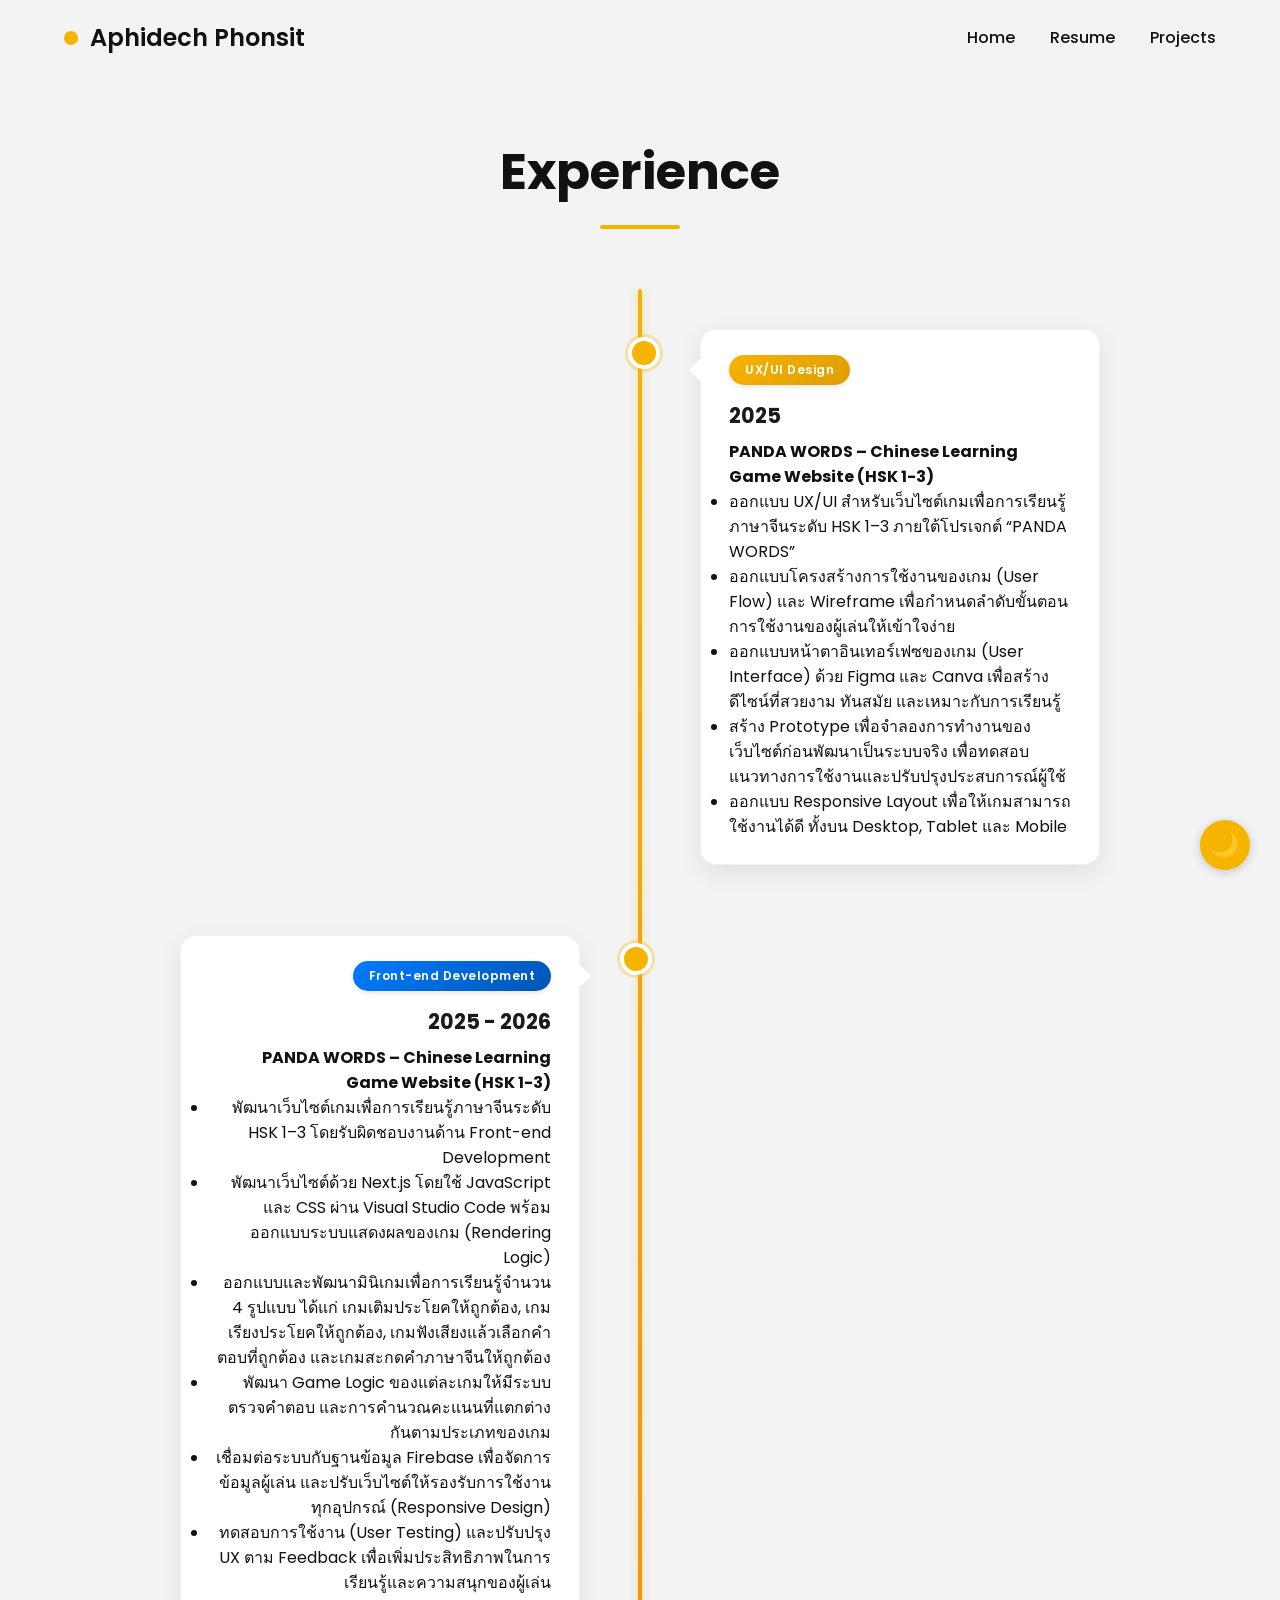
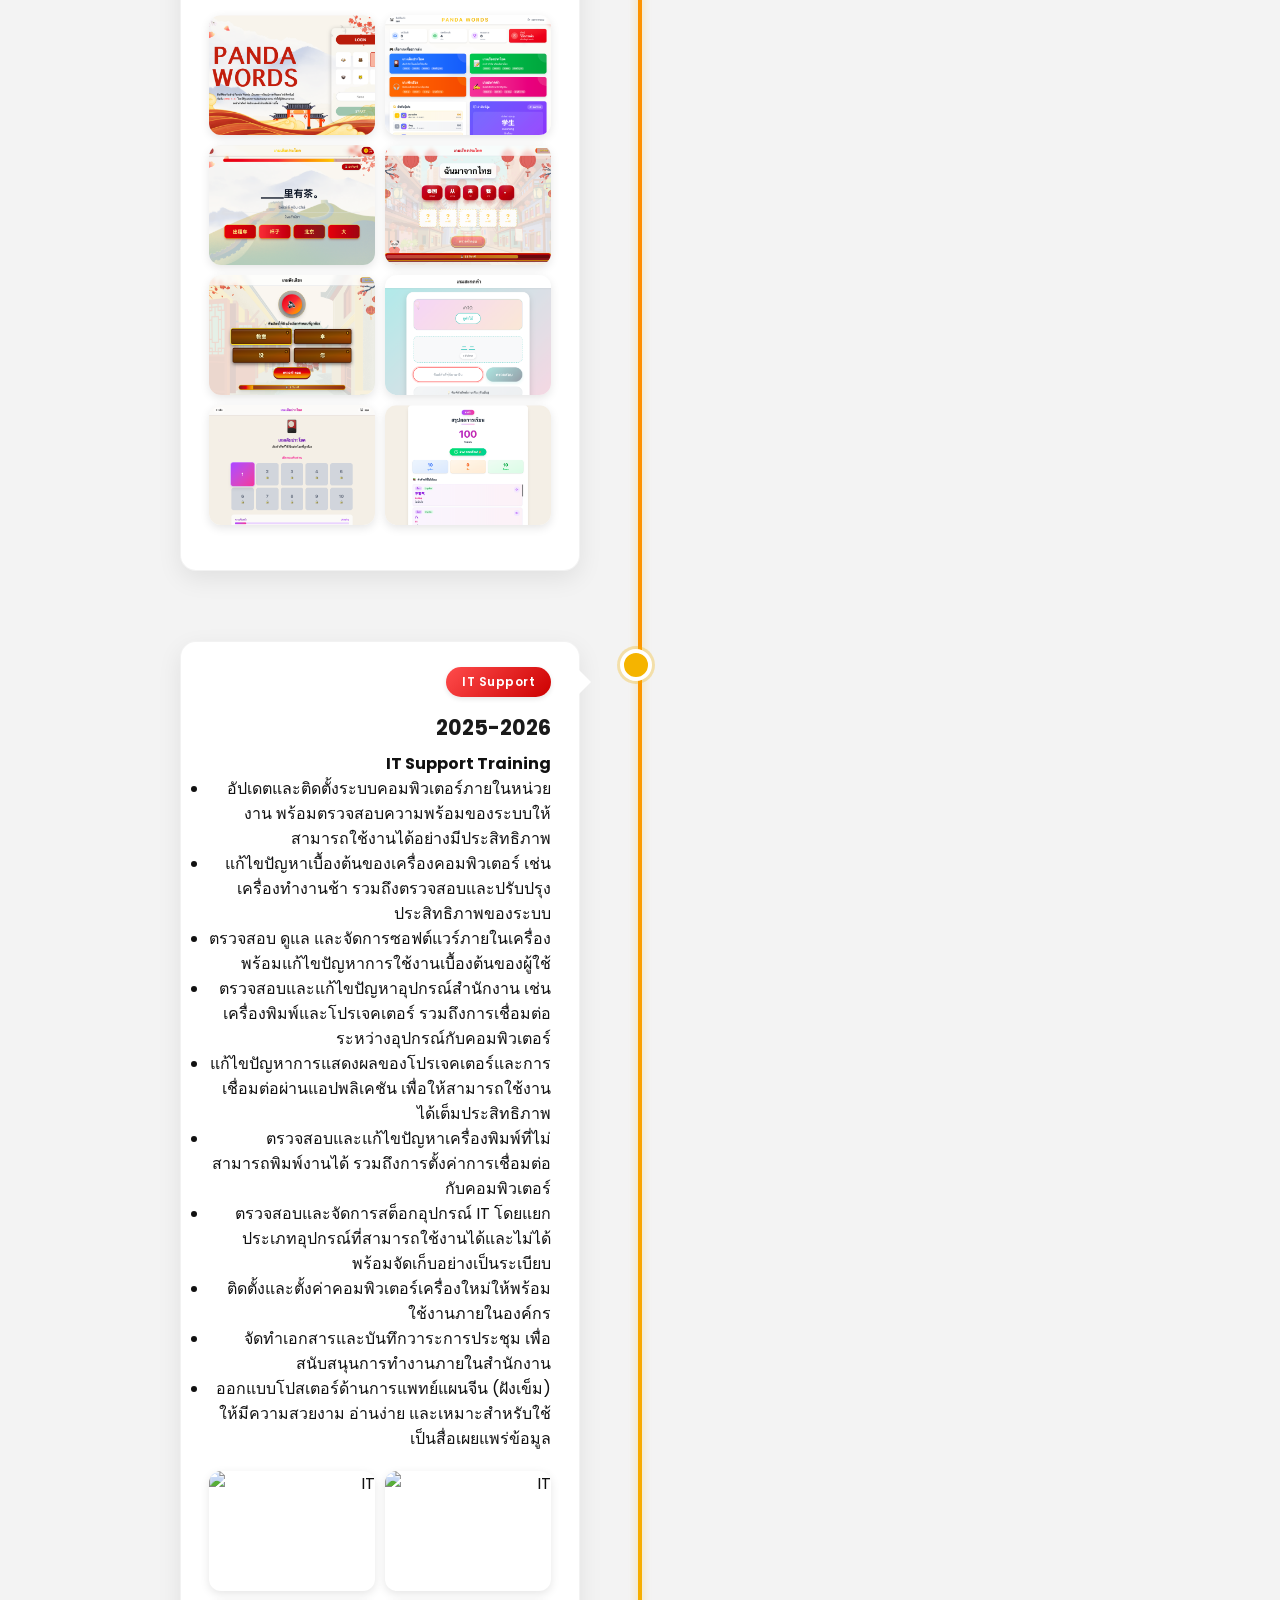
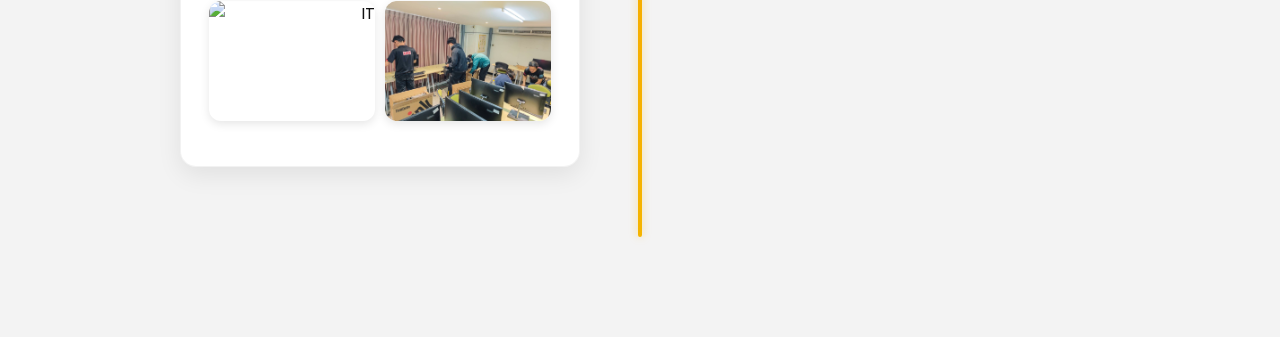
==== experience.html @ c2d24c97 "First commit: โปรเจคพอร์ตโฟลิโอ PANDA WORDS" ====
<!DOCTYPE html>
<html lang="th">
<head>
<meta charset="UTF-8">
<meta name="viewport" content="width=device-width, initial-scale=1.0">

<title>Experience | Aphidech Phonsit</title>
<meta name="description" content="Experience of Aphidech Phonsit - Computer Science & AI Student">

<link rel="icon" href="favicon.ico">
<link rel="stylesheet" href="style.css">
<link href="https://fonts.googleapis.com/css2?family=Poppins:wght@300;400;600;800&display=swap" rel="stylesheet">
</head>

<body>

<nav class="navbar">
    <div class="logo">
        <span class="dot"></span>
        <h2>Aphidech Phonsit</h2>
    </div>

    <ul class="menu">
        <li><a href="index.html">Home</a></li>
        <li><a href="resume.html">Resume</a></li>
        <li><a href="projects.html">Projects</a></li>
    </ul>
</nav>

<section class="section">
    <h1 class="page-title">Experience</h1>

    <div class="timeline">

       <div class="timeline-item right">
    <div class="timeline-content">
        <span class="tag yellow">UX/UI Design</span>
        <h3>2025</h3>
        <h4>PANDA WORDS – Chinese Learning Game Website (HSK 1-3)</h4>

        <ul>
            <li>
                ออกแบบ UX/UI สำหรับเว็บไซต์เกมเพื่อการเรียนรู้ภาษาจีนระดับ HSK 1–3 
                ภายใต้โปรเจกต์ “PANDA WORDS”
            </li>

            <li>
                ออกแบบโครงสร้างการใช้งานของเกม (User Flow) และ Wireframe 
                เพื่อกำหนดลำดับขั้นตอนการใช้งานของผู้เล่นให้เข้าใจง่าย
            </li>

            <li>
                ออกแบบหน้าตาอินเทอร์เฟซของเกม (User Interface) ด้วย Figma และ Canva 
                เพื่อสร้างดีไซน์ที่สวยงาม ทันสมัย และเหมาะกับการเรียนรู้
            </li>

            <li>
                สร้าง Prototype เพื่อจำลองการทำงานของเว็บไซต์ก่อนพัฒนาเป็นระบบจริง
                เพื่อทดสอบแนวทางการใช้งานและปรับปรุงประสบการณ์ผู้ใช้
            </li>

            <li>
                ออกแบบ Responsive Layout เพื่อให้เกมสามารถใช้งานได้ดี
                ทั้งบน Desktop, Tablet และ Mobile
            </li>
        </ul>
    </div>
</div>

       <div class="timeline-item left">
    <div class="timeline-content">
        <span class="tag blue">Front-end Development</span>
        <h3>2025 - 2026</h3>
        <h4>PANDA WORDS – Chinese Learning Game Website (HSK 1-3)</h4>

        <ul>
            <li>
                พัฒนาเว็บไซต์เกมเพื่อการเรียนรู้ภาษาจีนระดับ HSK 1–3 
                โดยรับผิดชอบงานด้าน Front-end Development
            </li>

            <li>
                พัฒนาเว็บไซต์ด้วย Next.js โดยใช้ JavaScript และ CSS 
                ผ่าน Visual Studio Code พร้อมออกแบบระบบแสดงผลของเกม (Rendering Logic)
            </li>

            <li>
                ออกแบบและพัฒนามินิเกมเพื่อการเรียนรู้จำนวน 4 รูปแบบ ได้แก่
                เกมเติมประโยคให้ถูกต้อง, เกมเรียงประโยคให้ถูกต้อง,
                เกมฟังเสียงแล้วเลือกคำตอบที่ถูกต้อง และเกมสะกดคำภาษาจีนให้ถูกต้อง
            </li>

            <li>
                พัฒนา Game Logic ของแต่ละเกมให้มีระบบตรวจคำตอบ
                และการคำนวณคะแนนที่แตกต่างกันตามประเภทของเกม
            </li>

            <li>
                เชื่อมต่อระบบกับฐานข้อมูล Firebase เพื่อจัดการข้อมูลผู้เล่น
                และปรับเว็บไซต์ให้รองรับการใช้งานทุกอุปกรณ์ (Responsive Design)
            </li>

            <li>
                ทดสอบการใช้งาน (User Testing) และปรับปรุง UX ตาม Feedback
                เพื่อเพิ่มประสิทธิภาพในการเรียนรู้และความสนุกของผู้เล่น
            </li>
        </ul>
        <div class="timeline-gallery">
            <img src="images/home.png" alt="Login">
            <img src="images/minigame.png" alt="Games">
            <img src="images/game1.png" alt="Game 1">
            <img src="images/game2.png" alt="Game 2">
            <img src="images/game3.png" alt="Game 3">
            <img src="images/game4.png" alt="Game 4">
            <img src="images/level.png" alt="level">
            <img src="images/sum.png" alt="sum">
        </div>
    </div>
</div>

        <div class="timeline-item left">
            <div class="timeline-content">
                <span class="tag red">IT Support</span>
                <h3>2025-2026</h3>
                <h4>IT Support Training</h4>
                <ul>
    <li>
        อัปเดตและติดตั้งระบบคอมพิวเตอร์ภายในหน่วยงาน 
        พร้อมตรวจสอบความพร้อมของระบบให้สามารถใช้งานได้อย่างมีประสิทธิภาพ
    </li>

    <li>
        แก้ไขปัญหาเบื้องต้นของเครื่องคอมพิวเตอร์ เช่น เครื่องทำงานช้า 
        รวมถึงตรวจสอบและปรับปรุงประสิทธิภาพของระบบ
    </li>

    <li>
        ตรวจสอบ ดูแล และจัดการซอฟต์แวร์ภายในเครื่อง 
        พร้อมแก้ไขปัญหาการใช้งานเบื้องต้นของผู้ใช้
    </li>

    <li>
        ตรวจสอบและแก้ไขปัญหาอุปกรณ์สำนักงาน เช่น เครื่องพิมพ์และโปรเจคเตอร์ 
        รวมถึงการเชื่อมต่อระหว่างอุปกรณ์กับคอมพิวเตอร์
    </li>

    <li>
        แก้ไขปัญหาการแสดงผลของโปรเจคเตอร์และการเชื่อมต่อผ่านแอปพลิเคชัน 
        เพื่อให้สามารถใช้งานได้เต็มประสิทธิภาพ
    </li>

    <li>
        ตรวจสอบและแก้ไขปัญหาเครื่องพิมพ์ที่ไม่สามารถพิมพ์งานได้ 
        รวมถึงการตั้งค่าการเชื่อมต่อกับคอมพิวเตอร์
    </li>

    <li>
        ตรวจสอบและจัดการสต็อกอุปกรณ์ IT โดยแยกประเภทอุปกรณ์ที่สามารถใช้งานได้และไม่ได้ 
        พร้อมจัดเก็บอย่างเป็นระเบียบ
    </li>

    <li>
        ติดตั้งและตั้งค่าคอมพิวเตอร์เครื่องใหม่ให้พร้อมใช้งานภายในองค์กร
    </li>

    <li>
        จัดทำเอกสารและบันทึกวาระการประชุม เพื่อสนับสนุนการทำงานภายในสำนักงาน
    </li>

    <li>
        ออกแบบโปสเตอร์ด้านการแพทย์แผนจีน (ฝังเข็ม) 
        ให้มีความสวยงาม อ่านง่าย และเหมาะสำหรับใช้เป็นสื่อเผยแพร่ข้อมูล
    </li>
</ul>
                <div class="timeline-gallery">
            <img src="images/a.png" alt="IT">
            <img src="images/b.png" alt="IT">
            <img src="images/c.png" alt="IT">
            <img src="images/d.png" alt="IT">
        </div>
            </div>
        </div>
    </div>
</section>

<script src="script.js"></script>
</body>
</html>
---- style.css ----
* {
    margin: 0;
    padding: 0;
    box-sizing: border-box;
}

body {
    font-family: 'Poppins', sans-serif;
    background: #f3f3f3;
    color: #111;
    transition: background-color 0.3s, color 0.3s;
}

body.dark {
    background: #111;
    color: #fff;
}

body.dark .project-card,
body.dark .timeline-content {
    background: #222;
    color: #fff;
}

body.dark .project-card p {
    color: #ccc;
}

/* ===== NAVBAR ===== */
.navbar {
    display: flex;
    justify-content: space-between;
    align-items: center;
    padding: 20px 5%;
    flex-wrap: wrap;
}

.logo {
    display: flex;
    align-items: center;
    gap: 12px;
}

.dot {
    width: 14px;
    height: 14px;
    background: #f5b400;
    border-radius: 50%;
}

.logo h2 {
    font-weight: 600;
    font-size: clamp(1.2rem, 4vw, 1.5rem);
}

.menu {
    display: flex;
    list-style: none;
    gap: 35px;
    flex-wrap: wrap;
}

.menu a {
    text-decoration: none;
    color: inherit;
    font-weight: 500;
    transition: 0.3s;
}

.menu a:hover {
    color: #f5b400;
}

/* ===== HERO SECTION ===== */
.hero {
    display: flex;
    align-items: center;
    justify-content: center;
    gap: 100px;
    padding: 60px 5%;
    min-height: 80vh;
}

.profile img {
    width: 420px;
    height: 420px;
    object-fit: cover;
    object-position: center 20%;
    border-radius: 50%;
    box-shadow: 0 10px 30px rgba(0,0,0,0.1);
}

.profile {
    padding: 6px;
    border-radius: 50%;
    background: linear-gradient(45deg, #bfab73, #93625f, #78c5c5);
     animation: float 6s ease-in-out infinite;
    
    backdrop-filter: blur(20px);
    padding: 15px;
    border-radius: 50%;
    border: 1px solid rgba(255,255,255,0.3);
}

.profile img {
    border-radius: 50%;
    display: block;
}

@keyframes float {
    0% { transform: translateY(0px); }
    50% { transform: translateY(-15px); }
    100% { transform: translateY(0px); }
}

.hero-content {
    max-width: 500px;
}

.hero-content h1 {
    font-size: clamp(3rem, 10vw, 5.625rem);
    font-weight: 800;
    margin-bottom: 15px;
    line-height: 1.1;
}

.hero-content h3 {
    font-weight: 600;
    margin-bottom: 10px;
    color: #f5b400;
}

.hero-content p {
    color: #555;
    line-height: 1.8;
    margin-bottom: 40px;
}

body.dark .hero-content p {
    color: #ccc;
}

/* ===== BUTTONS ===== */
.button-group {
    display: flex;
    gap: 30px;
    flex-wrap: wrap;
}

.circle {
    width: 140px;
    height: 140px;
    border-radius: 50%;
    display: flex;
    align-items: center;
    justify-content: center;
    text-decoration: none;
    font-weight: 600;
    transition: transform 0.3s ease;
    text-align: center;
    padding: 20px;
}

.circle.yellow {
    background: #f5b400;
    color: #000;
}

.circle.red {
    background: #ff3c2f;
    color: #000;
}

.circle.blue {
    background: #78c5c5;
    color: #000;
}

.circle:hover {
    transform: scale(1.1);
}

/* ===== SECTION COMMON ===== */
.section {
    padding: 60px 5%;
    max-width: 1200px;
    margin: 0 auto;
}

.page-title {
    font-size: clamp(2rem, 8vw, 3.125rem);
    margin-bottom: 60px;
    text-align: center;
    position: relative;
}

.page-title::after {
    content: '';
    display: block;
    width: 80px;
    height: 4px;
    background: #f5b400;
    margin: 15px auto 0;
    border-radius: 2px;
}

/* ===== FILTER BUTTONS ===== */
.filter-buttons {
    text-align: center;
    margin-bottom: 40px;
    display: flex;
    justify-content: center;
    gap: 15px;
    flex-wrap: wrap;
}

.filter-buttons button {
    padding: 8px 25px;
    border: none;
    background: #f5b400;
    cursor: pointer;
    border-radius: 30px;
    font-weight: 600;
    transition: 0.3s;
    font-family: 'Poppins', sans-serif;
}

.filter-buttons button:hover {
    background: #e0a800;
    transform: translateY(-2px);
}

body.dark .filter-buttons button {
    background: #333;
    color: #fff;
}

body.dark .filter-buttons button:hover {
    background: #444;
}

/* ===== PROJECT GRID ===== */
.projects-grid {
    display: grid;
    grid-template-columns: repeat(auto-fit, minmax(280px, 1fr));
    gap: 30px;
}

.project-card {
    background: #fff;
    border-radius: 15px;
    overflow: hidden;
    transition: transform 0.3s, box-shadow 0.3s;
    box-shadow: 0 5px 20px rgba(0,0,0,0.05);
}

.project-card:hover {
    transform: translateY(-10px);
    box-shadow: 0 10px 30px rgba(0,0,0,0.15);
}

.project-card img {
    width: 100%;
    height: 200px;
    object-fit: cover;
    transition: transform 0.5s;
}

.project-card:hover img {
    transform: scale(1.05);
}

.project-card h3 {
    padding: 20px 20px 10px;
}

.project-card p {
    padding: 0 20px 20px;
    color: #555;
}

/* ===== TIMELINE ===== */
.timeline {
    position: relative;
    max-width: 1000px;
    margin: 40px auto;
    padding: 20px 0;
}

/* เส้นกลาง Timeline */
.timeline::before {
    content: '';
    position: absolute;
    width: 4px;
    background: linear-gradient(180deg, #f5b400, #ff8c00, #f5b400);
    top: 0;
    bottom: 0;
    left: 50%;
    transform: translateX(-50%);
    border-radius: 4px;
    box-shadow: 0 0 8px rgba(245, 180, 0, 0.4);
}

/* แต่ละรายการ Timeline */
.timeline-item {
    padding: 20px 40px;
    position: relative;
    width: 50%;
    box-sizing: border-box;
    margin-bottom: 30px;
}

/* ด้านซ้าย */
.timeline-item.left {
    left: 0;
    text-align: right;
    padding-right: 60px;
}

/* ด้านขวา */
.timeline-item.right {
    left: 50%;
    text-align: left;
    padding-left: 60px;
}

/* จุดเชื่อมต่อ (Circle marker) */
.timeline-item::after {
    content: '';
    position: absolute;
    width: 24px;
    height: 24px;
    background: #f5b400;
    border-radius: 50%;
    top: 28px;
    z-index: 2;
    border: 4px solid #fff;
    box-shadow: 0 0 0 3px rgba(245, 180, 0, 0.3);
    transition: all 0.3s ease;
}

.timeline-item:hover::after {
    transform: scale(1.2);
    background: #ff8c00;
    box-shadow: 0 0 0 5px rgba(245, 180, 0, 0.5);
}

/* จุดสำหรับฝั่งซ้าย (อยู่ขวา) */
.timeline-item.left::after {
    right: -12px;
}

/* จุดสำหรับฝั่งขวา (อยู่ซ้าย) */
.timeline-item.right::after {
    left: -12px;
}

/* เนื้อหาใน Timeline */
.timeline-content {
    background: #fff;
    padding: 25px 28px;
    border-radius: 16px;
    box-shadow: 0 8px 25px rgba(0, 0, 0, 0.08);
    transition: all 0.3s ease;
    position: relative;
    border: 1px solid rgba(0, 0, 0, 0.05);
}

.timeline-content:hover {
    transform: translateY(-6px);
    box-shadow: 0 15px 35px rgba(0, 0, 0, 0.12);
}

/* หัวข้อใน Timeline */
.timeline-content h3 {
    font-size: 1.3rem;
    margin-bottom: 8px;
    color: #1a1a1a;
    font-weight: 700;
}

.timeline-content p {
    color: #555;
    line-height: 1.6;
    margin-top: 10px;
    font-size: 0.95rem;
}

/* Tag / ป้ายกำกับ */
.tag {
    display: inline-block;
    padding: 6px 16px;
    border-radius: 30px;
    font-size: 0.75rem;
    margin-bottom: 15px;
    color: #fff;
    font-weight: 600;
    letter-spacing: 0.5px;
    box-shadow: 0 2px 5px rgba(0, 0, 0, 0.1);
}

.tag.blue { 
    background: linear-gradient(135deg, #007bff, #0056b3);
}
.tag.yellow { 
    background: linear-gradient(135deg, #f5b400, #e09d00);
}
.tag.red { 
    background: linear-gradient(135deg, #ff4c4c, #cc0000);
}

/* ปีวันที่ */
.timeline-year {
    font-size: 0.85rem;
    font-weight: 600;
    color: #f5b400;
    margin-bottom: 5px;
    display: inline-block;
}

/* ลูกศรชี้ (Arrow effect สำหรับบางดีไซน์) */
.timeline-item.left .timeline-content::before {
    content: '';
    position: absolute;
    right: -12px;
    top: 28px;
    width: 0;
    height: 0;
    border-top: 12px solid transparent;
    border-bottom: 12px solid transparent;
    border-left: 12px solid #fff;
}

.timeline-item.right .timeline-content::before {
    content: '';
    position: absolute;
    left: -12px;
    top: 28px;
    width: 0;
    height: 0;
    border-top: 12px solid transparent;
    border-bottom: 12px solid transparent;
    border-right: 12px solid #fff;
}

/* ===== DARK MODE สำหรับ TIMELINE ===== */
body.dark .timeline::before {
    background: linear-gradient(180deg, #f5b400, #ffaa33, #f5b400);
}

body.dark .timeline-content {
    background: #222;
    border-color: rgba(255, 255, 255, 0.08);
    box-shadow: 0 8px 25px rgba(0, 0, 0, 0.3);
}

body.dark .timeline-content h3 {
    color: #fff;
}

body.dark .timeline-content p {
    color: #ccc;
}

body.dark .timeline-item::after {
    border-color: #222;
    box-shadow: 0 0 0 3px rgba(245, 180, 0, 0.4);
}

body.dark .timeline-item.left .timeline-content::before {
    border-left-color: #222;
}

body.dark .timeline-item.right .timeline-content::before {
    border-right-color: #222;
}

/* ===== RESPONSIVE ===== */
@media (max-width: 768px) {
    .timeline::before {
        left: 30px;
    }

    .timeline-item {
        width: 100%;
        padding-left: 70px;
        padding-right: 20px;
        margin-bottom: 25px;
    }

    .timeline-item.left,
    .timeline-item.right {
        left: 0;
        text-align: left;
        padding-left: 70px;
        padding-right: 20px;
    }

    .timeline-item.left::after,
    .timeline-item.right::after {
        left: 18px;
        right: auto;
        top: 28px;
    }

    .timeline-item.left .timeline-content::before,
    .timeline-item.right .timeline-content::before {
        left: -12px;
        right: auto;
        border-right: 12px solid #fff;
        border-left: none;
    }

    body.dark .timeline-item.left .timeline-content::before,
    body.dark .timeline-item.right .timeline-content::before {
        border-right-color: #222;
    }

    .timeline-content {
        padding: 18px 22px;
    }
    
    .timeline-content h3 {
        font-size: 1.1rem;
    }
}

@media (max-width: 480px) {
    .timeline-item {
        padding-left: 55px;
    }
    
    .timeline-item.left::after,
    .timeline-item.right::after {
        left: 12px;
        width: 18px;
        height: 18px;
    }
    
    .timeline::before {
        left: 21px;
    }
    
    .timeline-content {
        padding: 15px 18px;
    }
    
    .timeline-content h3 {
        font-size: 1rem;
    }
    
    .timeline-content p {
        font-size: 0.85rem;
    }
    
    .tag {
        font-size: 0.7rem;
        padding: 4px 12px;
    }
}

/* ===== ANIMATION เพิ่มเติม ===== */
@keyframes slideInLeft {
    from {
        opacity: 0;
        transform: translateX(-40px);
    }
    to {
        opacity: 1;
        transform: translateX(0);
    }
}

@keyframes slideInRight {
    from {
        opacity: 0;
        transform: translateX(40px);
    }
    to {
        opacity: 1;
        transform: translateX(0);
    }
}

.timeline-item.left {
    animation: slideInLeft 0.6s ease forwards;
}

.timeline-item.right {
    animation: slideInRight 0.6s ease forwards;
}

/* เพิ่ม delay ให้กับแต่ละ item */
.timeline-item:nth-child(1) { animation-delay: 0.1s; }
.timeline-item:nth-child(2) { animation-delay: 0.3s; }
.timeline-item:nth-child(3) { animation-delay: 0.5s; }
.timeline-item:nth-child(4) { animation-delay: 0.7s; }

/* ===== RESUME PAGE ===== */
.resume-page {
    text-align: center;
}

.download-wrapper {
    margin: 40px 0;
}

.btn-download {
    display: inline-block;
    padding: 15px 35px;
    background: #007bff;
    color: #fff;
    text-decoration: none;
    border-radius: 50px;
    font-weight: 600;
    transition: 0.3s;
    border: none;
    cursor: pointer;
}

.btn-download:hover {
    background: #0056b3;
    transform: translateY(-3px);
    box-shadow: 0 5px 15px rgba(0,123,255,0.3);
}

.resume-preview {
    max-width: 900px;
    margin: 0 auto 40px;
    box-shadow: 0 10px 40px rgba(0,0,0,0.1);
    border-radius: 10px;
    overflow: hidden;
}

.resume-preview img {
    width: 100%;
    display: block;
    transition: transform 0.4s;
}

.resume-preview img:hover {
    transform: scale(1.02);
}

/* ===== DARK MODE TOGGLE ===== */
.dark-toggle {
    position: fixed;
    bottom: 30px;
    right: 30px;
    width: 50px;
    height: 50px;
    border: none;
    border-radius: 50%;
    cursor: pointer;
    background: #f5b400;
    color: #000;
    font-size: 1.5rem;
    display: flex;
    align-items: center;
    justify-content: center;
    transition: 0.3s;
    box-shadow: 0 2px 10px rgba(0,0,0,0.2);
    z-index: 1000;
}

.dark-toggle:hover {
    transform: scale(1.1);
}

/* ===== RESPONSIVE DESIGN ===== */
@media (max-width: 1024px) {
    .hero {
        flex-direction: column;
        text-align: center;
        gap: 50px;
    }

    .hero-content h1 {
        font-size: 70px;
    }

    .button-group {
        justify-content: center;
    }
}

@media (max-width: 768px) {
    .navbar {
        flex-direction: column;
        text-align: center;
        gap: 15px;
    }

    .menu {
        gap: 20px;
        justify-content: center;
    }

    .hero-content h1 {
        font-size: 55px;
    }

    .profile img {
        width: 300px;
        height: 300px;
    }

    .circle {
        width: 120px;
        height: 120px;
        font-size: 0.9rem;
    }

    .timeline::after {
        left: 30px;
    }

    .timeline-item {
        width: 100%;
        left: 0;
        padding-left: 70px;
        padding-right: 20px;
        text-align: left;
    }

    .timeline-item.left,
    .timeline-item.right {
        left: 0;
    }

    .timeline-item::after {
        left: 20px !important;
        right: auto;
    }

    .timeline-item.left {
        text-align: left;
    }

    .projects-grid {
        grid-template-columns: 1fr;
    }
}

@media (max-width: 480px) {
    .profile img {
        width: 250px;
        height: 250px;
    }

    .hero-content h1 {
        font-size: 45px;
    }

    .button-group {
        gap: 15px;
    }

    .circle {
        width: 100px;
        height: 100px;
        font-size: 0.8rem;
    }

    .menu {
        gap: 15px;
        font-size: 0.9rem;
    }

    .filter-buttons button {
        padding: 6px 15px;
        font-size: 0.9rem;
    }

    .dark-toggle {
        bottom: 20px;
        right: 20px;
        width: 45px;
        height: 45px;
        font-size: 1.2rem;
    }
}

/* ===== ANIMATIONS ===== */
.fade-in {
    opacity: 0;
    transform: translateY(20px);
    transition: opacity 0.6s, transform 0.6s;
}

.fade-in.show {
    opacity: 1;
    transform: translateY(0);
}

/* ===== รูปใน Timeline ===== */
.timeline-image {
    margin: 20px 0;
    border-radius: 16px;
    overflow: hidden;
    box-shadow: 0 5px 15px rgba(0,0,0,0.1);
}

.timeline-image img {
    width: 100%;
    height: auto;
    display: block;
    transition: transform 0.3s ease;
}

.timeline-image img:hover {
    transform: scale(1.02);
}

/* แกลเลอรี่ 4 รูป */
.timeline-gallery {
    display: grid;
    grid-template-columns: repeat(2, 1fr);
    gap: 10px;
    margin: 20px 0;
}

.timeline-gallery img {
    width: 100%;
    height: 120px;
    object-fit: cover;
    border-radius: 12px;
    transition: all 0.3s ease;
    cursor: pointer;
    box-shadow: 0 3px 10px rgba(0,0,0,0.1);
}

.timeline-gallery img:hover {
    transform: scale(1.05);
    box-shadow: 0 8px 20px rgba(0,0,0,0.15);
}

/* รูปแบบ Responsive */
@media (max-width: 768px) {
    .timeline-gallery {
        gap: 8px;
    }
    
    .timeline-gallery img {
        height: 90px;
    }
}

@media (max-width: 480px) {
    .timeline-gallery {
        gap: 6px;
    }
    
    .timeline-gallery img {
        height: 70px;
    }
}

/* Dark Mode สำหรับรูป */
body.dark .timeline-image {
    box-shadow: 0 5px 15px rgba(0,0,0,0.3);
}

body.dark .timeline-gallery img {
    box-shadow: 0 3px 10px rgba(0,0,0,0.3);
    border: 1px solid rgba(255,255,255,0.1);
}

.center {
    height: 100vh;
    display: flex;
    justify-content: center;
    align-items: center;
}
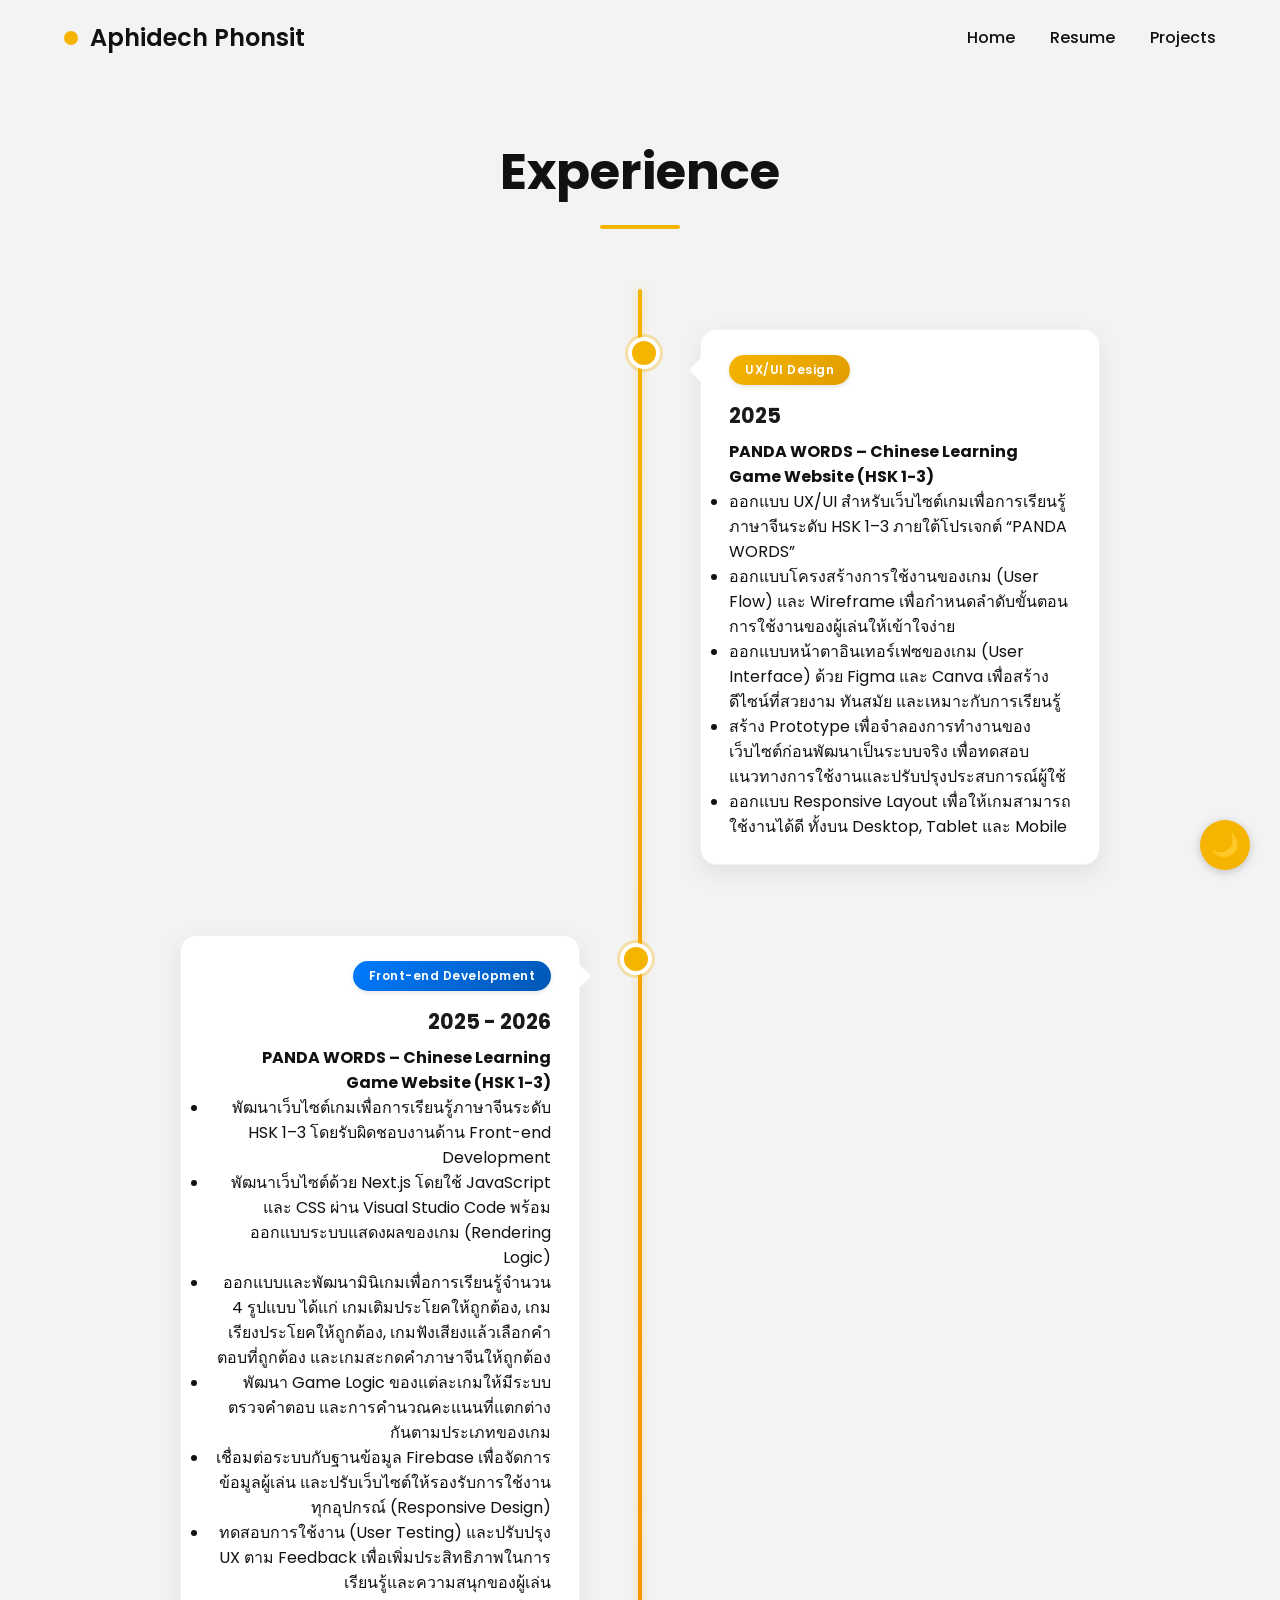
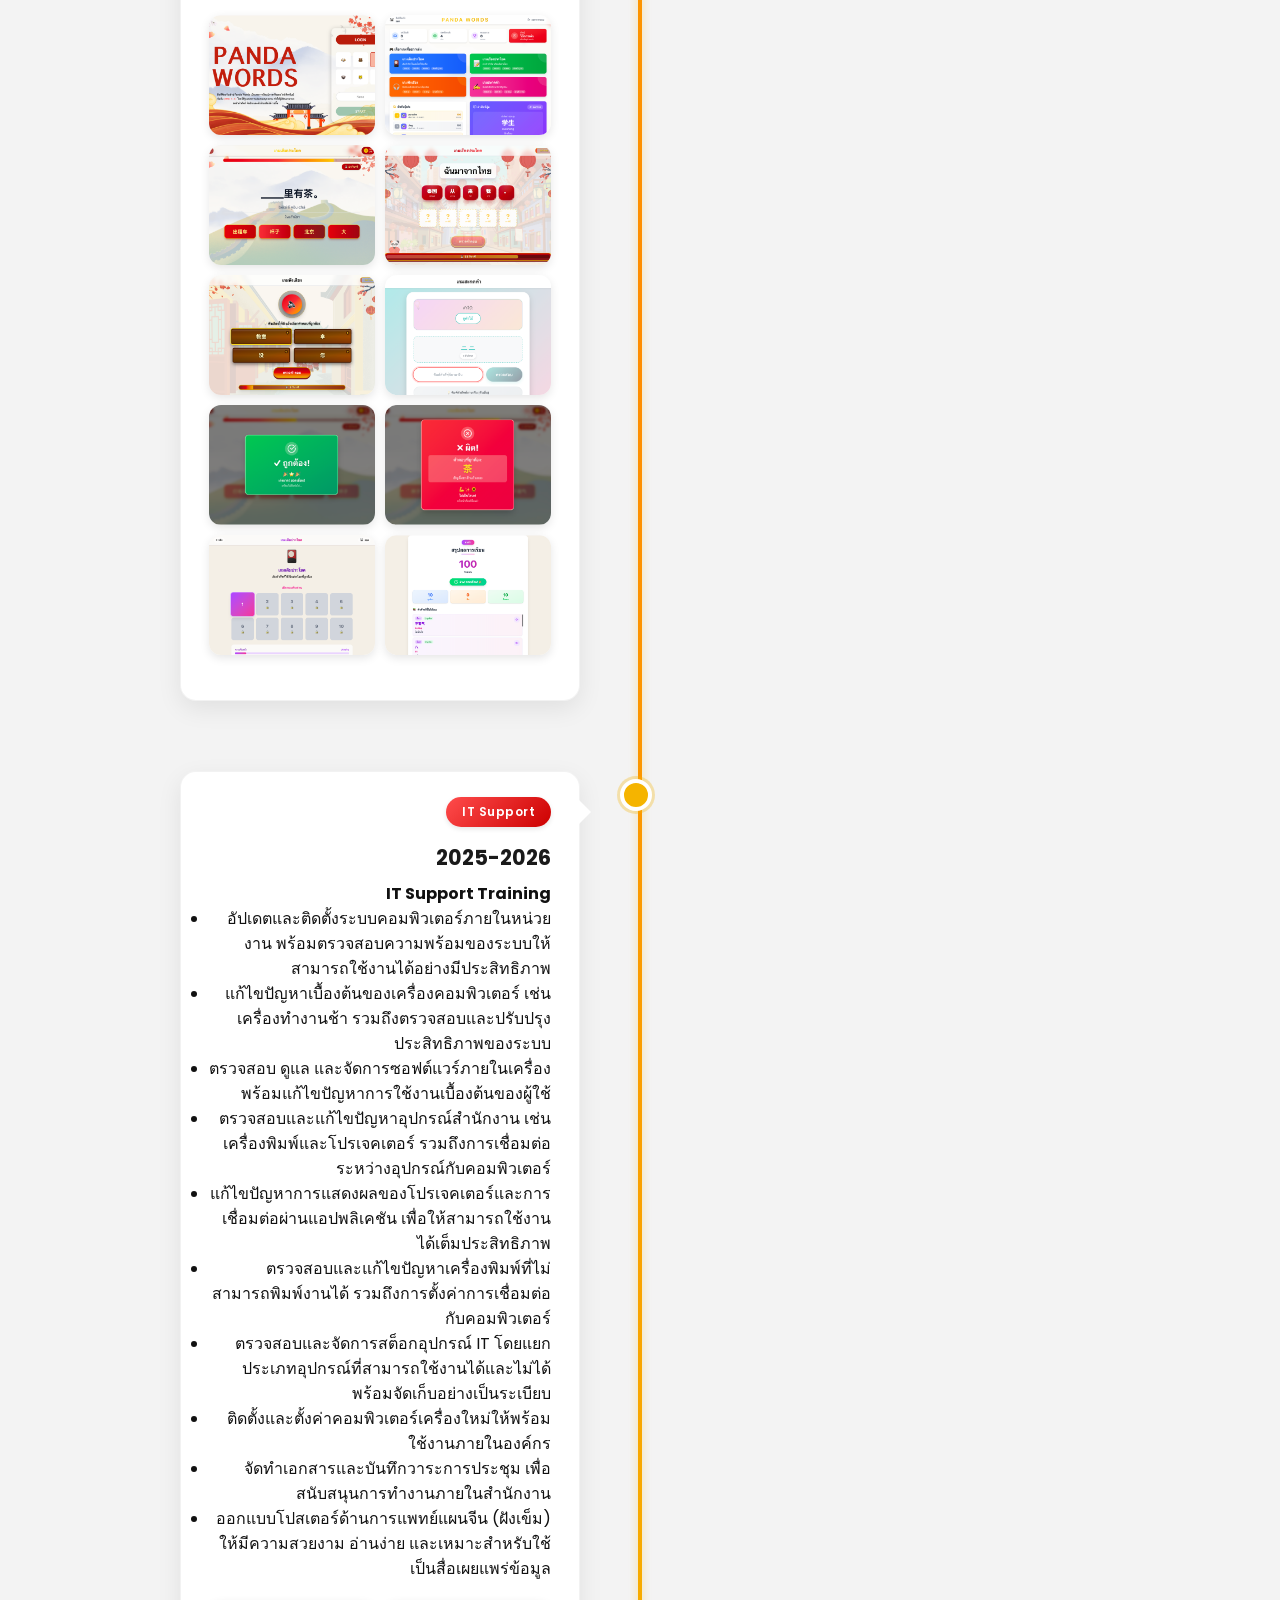
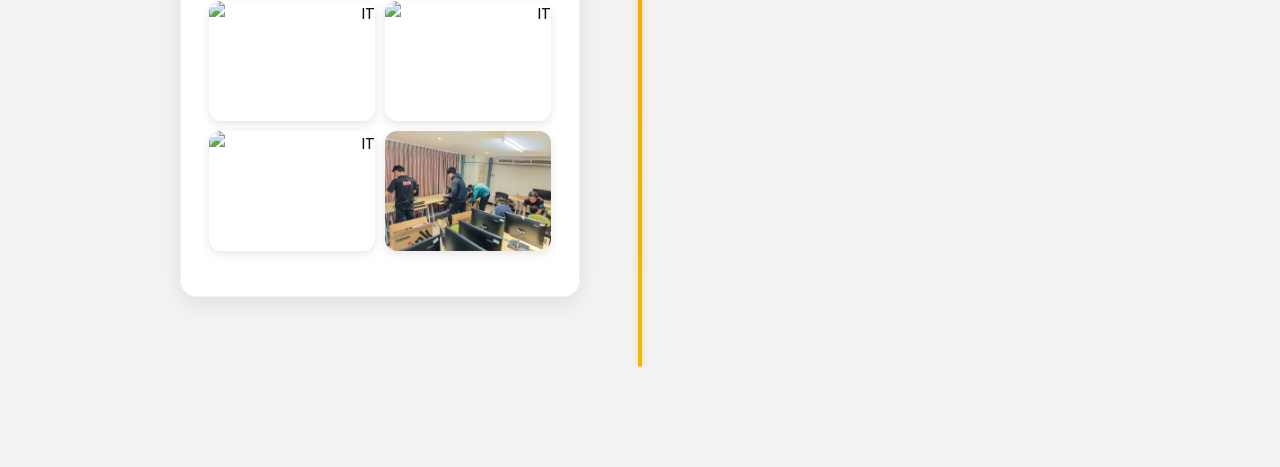
==== commit dc668321: "Update experience.html" ====
--- a/experience.html
+++ b/experience.html
@@ -112,6 +112,8 @@
             <img src="images/game2.png" alt="Game 2">
             <img src="images/game3.png" alt="Game 3">
             <img src="images/game4.png" alt="Game 4">
+            <img src="images/correct.png" alt="correct">
+            <img src="images/wrong.png" alt="wrong">
             <img src="images/level.png" alt="level">
             <img src="images/sum.png" alt="sum">
         </div>
@@ -185,4 +187,4 @@
 
 <script src="script.js"></script>
 </body>
-</html>+</html>
